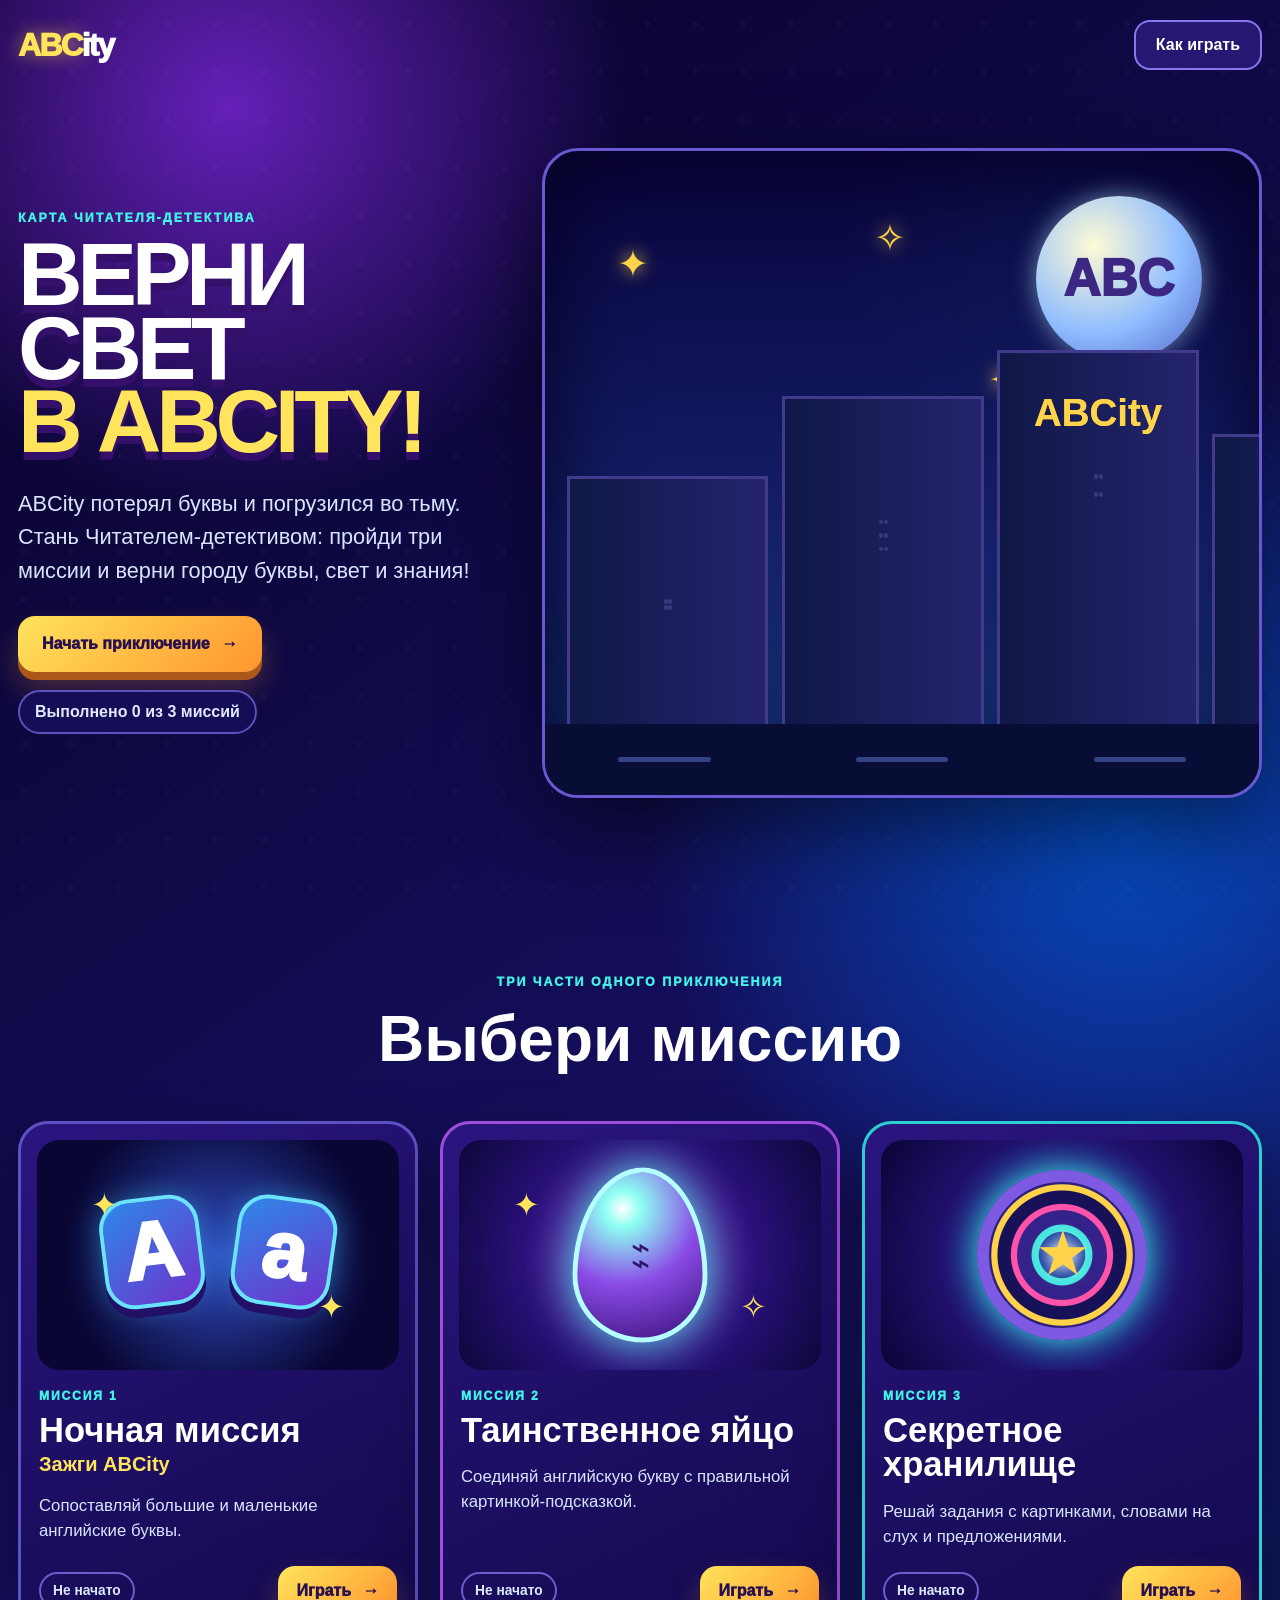
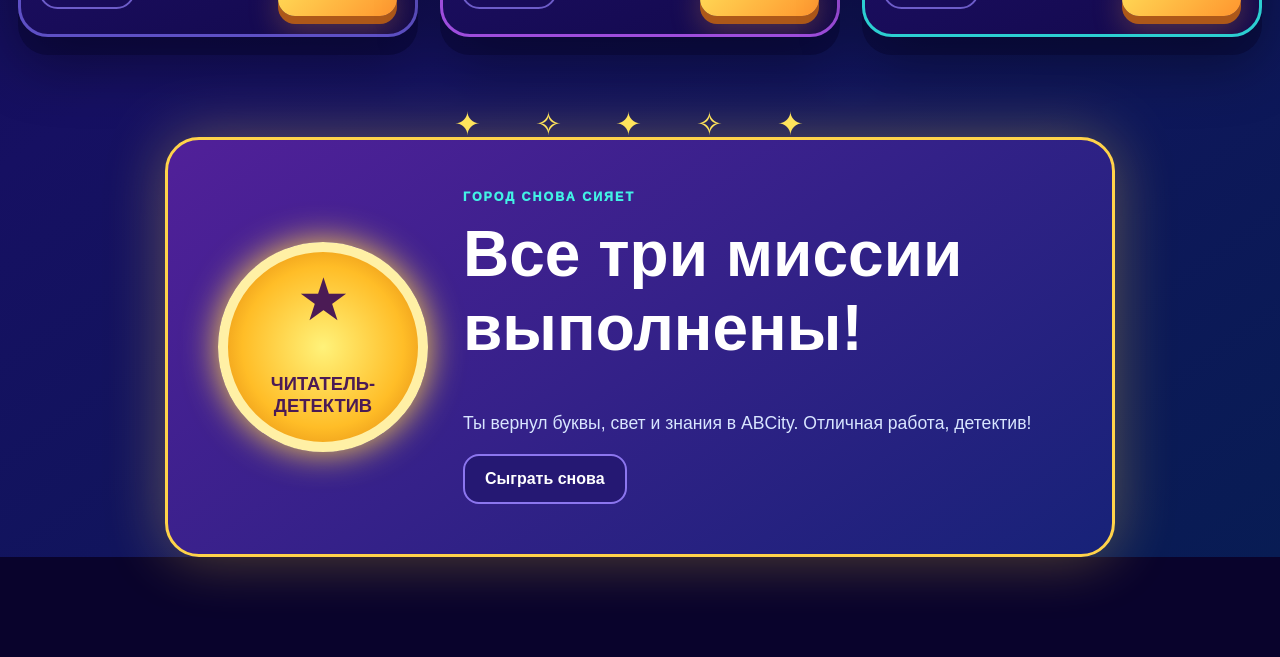
==== index.html @ dc4c175b "Add ABCity home page and shared navigation" ====
<!doctype html>
<html lang="ru">
<head>
  <meta charset="utf-8">
  <meta name="viewport" content="width=device-width,initial-scale=1">
  <meta name="theme-color" content="#10033f">
  <meta name="description" content="Три игровые миссии курса чтения ABCity.">
  <title>ABCity — карта приключений</title>
  <link rel="stylesheet" href="assets/styles.css">
</head>
<body>
  <a class="skip-link" href="#missions">К миссиям</a>
  <header class="topbar">
    <a class="brand" href="./" aria-label="ABCity, главная страница"><span>ABC</span>ity</a>
    <button class="nav-button" id="how-open" type="button" aria-haspopup="dialog">Как играть</button>
  </header>

  <main>
    <section class="hero" aria-labelledby="hero-title">
      <div class="hero-copy">
        <p class="eyebrow">КАРТА ЧИТАТЕЛЯ-ДЕТЕКТИВА</p>
        <h1 id="hero-title">Верни свет<br><span>в ABCity!</span></h1>
        <p class="story">ABCity потерял буквы и погрузился во тьму. Стань Читателем-детективом: пройди три миссии и верни городу буквы, свет и знания!</p>
        <div class="hero-actions">
          <a class="primary" id="start-link" href="games/night-rescue/">Начать приключение <span aria-hidden="true">→</span></a>
          <p class="summary" id="summary" aria-live="polite">Выполнено 0 из 3 миссий</p>
        </div>
      </div>
      <div class="city-wrap" id="city" aria-label="Ночной ABCity ждёт возвращения света">
        <div class="moon">ABC</div><i class="star s1">✦</i><i class="star s2">✧</i><i class="star s3">✦</i>
        <div class="skyline" aria-hidden="true">
          <div class="tower t1"><i></i><i></i><i></i><i></i></div><div class="tower t2"><i></i><i></i><i></i><i></i><i></i><i></i></div><div class="tower t3"><b>ABCity</b><i></i><i></i><i></i><i></i></div><div class="tower t4"><i></i><i></i><i></i><i></i><i></i><i></i></div><div class="tower t5"><i></i><i></i><i></i><i></i></div>
        </div>
        <div class="road"><span></span><span></span><span></span></div>
      </div>
    </section>

    <section class="missions" id="missions" aria-labelledby="missions-title">
      <div class="section-heading"><p class="eyebrow">ТРИ ЧАСТИ ОДНОГО ПРИКЛЮЧЕНИЯ</p><h2 id="missions-title">Выбери миссию</h2></div>
      <div class="mission-grid">
        <article class="mission-card night" data-game="nightRescue">
          <div class="card-art" aria-hidden="true"><span class="letter upper">A</span><span class="letter lower">a</span><i>✦</i><i>✦</i></div>
          <div class="card-number">МИССИЯ 1</div><h3>Ночная миссия</h3><h4>Зажги ABCity</h4>
          <p>Сопоставляй большие и маленькие английские буквы.</p>
          <div class="card-foot"><span class="status">Не начато</span><a href="games/night-rescue/">Играть <span aria-hidden="true">→</span></a></div>
        </article>
        <article class="mission-card egg" data-game="mysteryEgg">
          <div class="card-art" aria-hidden="true"><div class="magic-egg">⌁<br>⌁</div><i>✦</i><i>✧</i></div>
          <div class="card-number">МИССИЯ 2</div><h3>Таинственное яйцо</h3>
          <p>Соединяй английскую букву с правильной картинкой-подсказкой.</p>
          <div class="card-foot"><span class="status">Не начато</span><a href="games/mystery-egg/">Играть <span aria-hidden="true">→</span></a></div>
        </article>
        <article class="mission-card vault" data-game="secretVault">
          <div class="card-art" aria-hidden="true"><div class="vault-door"><b>★</b></div></div>
          <div class="card-number">МИССИЯ 3</div><h3>Секретное хранилище</h3>
          <p>Решай задания с картинками, словами на слух и предложениями.</p>
          <div class="card-foot"><span class="status">Не начато</span><a href="games/secret-vault/">Играть <span aria-hidden="true">→</span></a></div>
        </article>
      </div>
    </section>

    <section class="victory" id="victory" hidden aria-live="polite">
      <div class="badge"><span>★</span><b>ЧИТАТЕЛЬ-<br>ДЕТЕКТИВ</b></div>
      <div><p class="eyebrow">ГОРОД СНОВА СИЯЕТ</p><h2>Все три миссии выполнены!</h2><p>Ты вернул буквы, свет и знания в ABCity. Отличная работа, детектив!</p><button class="secondary" id="replay" type="button">Сыграть снова</button></div>
    </section>
  </main>

  <dialog id="how-dialog" aria-labelledby="how-title">
    <button class="dialog-close" id="how-close" type="button" aria-label="Закрыть">×</button>
    <p class="eyebrow">ПАМЯТКА ДЕТЕКТИВА</p><h2 id="how-title">Как играть</h2>
    <ol><li><b>1</b><span>Выбери миссию.</span></li><li><b>2</b><span>Прочитай инструкцию на русском.</span></li><li><b>3</b><span>Пройди все уровни.</span></li><li><b>4</b><span>Вернись на карту ABCity.</span></li><li><b>5</b><span>Выполни три миссии и зажги весь город!</span></li></ol>
    <button class="primary dialog-ready" id="how-ready" type="button">Всё понятно!</button>
  </dialog>
  <script type="module" src="assets/home.js"></script>
</body>
</html>
---- assets/styles.css ----
:root{--night:#09032c;--panel:#17105d;--blue:#2478ff;--purple:#7c3cff;--cyan:#42f2e5;--pink:#ff4fa3;--yellow:#ffe45c;--orange:#ff952e;--gold:#ffd34a;--white:#fff;--muted:#d8e5ff;font-family:"Arial Rounded MT Bold","Trebuchet MS",Arial,sans-serif;color:#fff;background:var(--night);color-scheme:dark}*{box-sizing:border-box}html{scroll-behavior:smooth}body{margin:0;min-width:320px;min-height:100vh;background:radial-gradient(circle at 18% 5%,#6520b8 0,transparent 25rem),radial-gradient(circle at 88% 38%,#054cc0 0,transparent 30rem),linear-gradient(145deg,#080228,#161062 58%,#081c54);overflow-x:hidden}body:before{content:"";position:fixed;inset:0;pointer-events:none;background-image:radial-gradient(#fff 1px,transparent 1px);background-size:48px 48px;opacity:.12}a{color:inherit}button,a{font:inherit}.skip-link{position:fixed;z-index:100;left:12px;top:8px;padding:12px 18px;border-radius:12px;background:var(--yellow);color:#27104f;transform:translateY(-150%)}.skip-link:focus{transform:none}.topbar{position:relative;z-index:10;display:flex;align-items:center;justify-content:space-between;width:min(1480px,calc(100% - 36px));margin:auto;padding:20px 0}.brand{text-decoration:none;font-size:clamp(1.4rem,3vw,2rem);font-weight:1000;letter-spacing:-.06em}.brand span{color:var(--yellow);text-shadow:0 0 18px #ffd84d88}.nav-button,.secondary{min-height:50px;padding:11px 20px;border:2px solid #8c76ef;border-radius:16px;background:#251873;color:#fff;font-weight:900;cursor:pointer}.hero{position:relative;z-index:1;display:grid;grid-template-columns:minmax(280px,.78fr) minmax(380px,1.22fr);align-items:center;gap:clamp(24px,5vw,75px);width:min(1480px,calc(100% - 36px));min-height:calc(100svh - 95px);margin:auto;padding:30px 0 70px}.eyebrow{margin:0 0 13px;color:var(--cyan);font-size:.78rem;font-weight:1000;letter-spacing:.16em}.hero h1{margin:0;font-size:clamp(3.4rem,7vw,7.4rem);line-height:.82;letter-spacing:-.06em;text-transform:uppercase;text-shadow:0 8px 0 #34106b}.hero h1 span{color:var(--yellow)}.story{max-width:650px;margin:28px 0;color:var(--muted);font-size:clamp(1.08rem,1.7vw,1.42rem);line-height:1.55}.hero-actions{display:flex;align-items:center;flex-wrap:wrap;gap:18px}.primary,.mission-card a{display:inline-flex;align-items:center;justify-content:center;gap:12px;min-height:56px;padding:14px 24px;border:0;border-radius:17px;background:linear-gradient(135deg,var(--yellow),var(--orange));box-shadow:0 8px 0 #ad5819,0 16px 30px #ff9d3844;color:#29104e;text-decoration:none;font-weight:1000;cursor:pointer}.summary{margin:0;padding:11px 15px;border:2px solid #5d52bd;border-radius:999px;background:#160d57;color:#dfeaff;font-weight:800}.city-wrap{--light:0;position:relative;height:min(69vw,650px);min-height:420px;border:3px solid #6859d2;border-radius:36px;background:radial-gradient(circle at 72% 12%,rgba(78,233,255,calc(.03 + var(--light)*.09)),transparent 30%),linear-gradient(#09043d,#15216b 63%,#102c64);box-shadow:inset 0 0 90px #050220,0 30px 90px #0008,0 0 calc(var(--light)*28px) #48ecdc88;overflow:hidden}.moon{position:absolute;right:8%;top:7%;display:grid;place-items:center;width:clamp(90px,13vw,170px);aspect-ratio:1;border-radius:50%;background:radial-gradient(circle at 35% 30%,#fffbd5,#8fbdff 55%,#5261c7);box-shadow:0 0 calc(25px + var(--light)*18px) #bdeeff88;color:#3c2883;font-size:clamp(1.6rem,4vw,3.4rem);font-weight:1000}.star{position:absolute;color:var(--gold);font-style:normal;font-size:clamp(1.4rem,3vw,2.8rem);text-shadow:0 0 18px currentColor}.s1{left:10%;top:14%}.s2{left:46%;top:10%}.s3{left:62%;top:32%}.skyline{position:absolute;inset:auto 3% 10%;height:59%;display:flex;align-items:end;gap:2%}.tower{flex:1;display:grid;grid-template-columns:repeat(2,1fr);gap:10%;align-content:start;height:67%;padding:18% 14%;border:3px solid #413a8d;border-bottom:0;background:linear-gradient(90deg,#101847,#24246d)}.tower:nth-child(2){height:88%}.tower:nth-child(3){position:relative;height:100%}.tower:nth-child(4){height:78%}.tower i{aspect-ratio:1/1.15;border:2px solid #3a397e;border-radius:3px;background:#080a30}.tower b{position:absolute;left:50%;top:10%;transform:translateX(-50%);color:var(--gold);font-size:clamp(1rem,3vw,2.8rem);text-shadow:0 0 calc(var(--light)*12px) var(--gold)}body[data-completed="1"] .tower:nth-child(-n+2) i,body[data-completed="2"] .tower:nth-child(-n+4) i,body[data-completed="3"] .tower i{background:var(--yellow);border-color:#fff4a0;box-shadow:0 0 14px var(--yellow)}.road{position:absolute;inset:auto 0 0;height:11%;display:flex;align-items:center;justify-content:space-around;background:#080d35}.road span{width:13%;height:5px;border-radius:5px;background:#334485}body[data-completed="3"] .city-wrap{filter:brightness(1.28) saturate(1.25)}body[data-completed="3"] .road span{background:var(--cyan);box-shadow:0 0 12px var(--cyan)}.missions{position:relative;z-index:1;width:min(1480px,calc(100% - 36px));margin:auto;padding:80px 0}.section-heading{text-align:center}.section-heading h2,.victory h2,dialog h2{margin:.1em 0 .7em;font-size:clamp(2.3rem,5vw,4.7rem)}.mission-grid{display:grid;grid-template-columns:repeat(3,1fr);gap:22px}.mission-card{display:flex;flex-direction:column;min-width:0;padding:18px;border:3px solid #5e50c5;border-radius:30px;background:linear-gradient(155deg,#2a157f,#12094c);box-shadow:0 18px 0 #07032a66,0 26px 60px #0006;overflow:hidden}.mission-card:nth-child(2){border-color:#9e4ddc}.mission-card:nth-child(3){border-color:#2ccfd1}.card-art{position:relative;height:230px;margin:-2px -2px 19px;border-radius:22px;background:radial-gradient(circle at 50% 50%,#314bc0,#090633 72%);overflow:hidden}.card-art>i{position:absolute;color:var(--yellow);font-size:2rem;font-style:normal}.card-art>i:first-of-type{left:15%;top:20%}.card-art>i:last-of-type{right:15%;bottom:19%}.letter{position:absolute;display:grid;place-items:center;width:100px;height:110px;border:4px solid #6be3ff;border-radius:30px;background:linear-gradient(145deg,#2d88e8,#6f32cd);font-size:5rem;font-weight:1000;box-shadow:0 9px 0 #211066,0 0 28px #3ddaff66}.upper{left:18%;top:25%;transform:rotate(-7deg)}.lower{right:18%;top:25%;transform:rotate(8deg)}.egg .card-art{background:radial-gradient(circle,#9026c9,#291078 55%,#0c0739)}.magic-egg{position:absolute;left:50%;top:50%;display:grid;place-items:center;width:135px;height:175px;transform:translate(-50%,-50%);border:5px solid #b4ffff;border-radius:52% 48% 48% 52%/62% 62% 38% 38%;background:radial-gradient(circle at 36% 22%,#fff,#8dfff2 12%,#8a4be7 50%,#391075);box-shadow:0 0 45px #50f3e8;color:#2f146c;font-size:2rem;line-height:.5;text-align:center}.vault .card-art{display:grid;place-items:center;background:radial-gradient(circle,#124ec2,#21106b 58%,#090436)}.vault-door{display:grid;place-items:center;width:170px;aspect-ratio:1;border:12px solid #7e59e1;border-radius:50%;background:radial-gradient(circle,#143b9c 0 22%,#42e6df 23% 29%,#342189 30% 43%,#ff53aa 44% 49%,#171158 50% 62%,#ffd24a 63% 68%,#2c207e 69%);box-shadow:0 0 34px #44eee1}.vault-door b{color:var(--gold);font-size:3.3rem;text-shadow:0 0 15px #fff}.card-number{color:var(--cyan);font-size:.76rem;font-weight:1000;letter-spacing:.15em}.mission-card h3{margin:10px 0 0;font-size:clamp(1.65rem,2.7vw,2.35rem);line-height:1}.mission-card h4{margin:6px 0 0;color:var(--yellow);font-size:1.25rem}.mission-card>p{flex:1;color:var(--muted);font-size:1.05rem;line-height:1.5}.card-foot{display:flex;align-items:center;justify-content:space-between;gap:12px}.status{padding:9px 12px;border:2px solid #6d5cc9;border-radius:999px;color:#dce8ff;font-size:.86rem;font-weight:900}.mission-card[data-state="completed"]{border-color:var(--gold);box-shadow:0 0 35px #ffd34a44}.mission-card[data-state="completed"] .status{border-color:#55ec9b;background:#136347;color:#fff}.mission-card[data-state="in-progress"] .status{border-color:var(--cyan);color:var(--cyan)}.mission-card a{min-height:50px;padding:11px 18px}.victory{position:relative;z-index:1;display:grid;grid-template-columns:auto 1fr;align-items:center;gap:35px;width:min(950px,calc(100% - 36px));margin:20px auto 100px;padding:clamp(24px,5vw,50px);border:3px solid var(--gold);border-radius:34px;background:linear-gradient(145deg,#512099,#172278);box-shadow:0 0 60px #ffd34a55}.victory:before{content:"✦  ✧  ✦  ✧  ✦";position:absolute;inset:-35px 0 auto;text-align:center;color:var(--yellow);font-size:2rem;letter-spacing:.7em;animation:sparkle 1.8s infinite}.badge{display:grid;place-items:center;width:210px;aspect-ratio:1;border:10px solid #fff0a5;border-radius:50%;background:radial-gradient(circle,#fff27a,#ffbd27 60%,#d97b0d);box-shadow:0 0 35px var(--gold);color:#4b1b55;text-align:center}.badge span{font-size:3.7rem;line-height:.8}.badge b{font-size:1.15rem}.victory p:not(.eyebrow){color:var(--muted);font-size:1.1rem;line-height:1.5}dialog{width:min(600px,calc(100% - 30px));padding:clamp(24px,5vw,48px);border:3px solid #806be3;border-radius:30px;background:linear-gradient(145deg,#321286,#13084d);box-shadow:0 25px 80px #000b;color:#fff}dialog::backdrop{background:#05021dcc;backdrop-filter:blur(6px)}.dialog-close{position:absolute;right:14px;top:10px;width:48px;height:48px;border:0;background:transparent;color:#fff;font-size:2.3rem;cursor:pointer}dialog ol{display:grid;gap:10px;padding:0;list-style:none}dialog li{display:flex;align-items:center;gap:14px;padding:12px;border-radius:15px;background:#140b50;color:var(--muted)}dialog li b{display:grid;place-items:center;min-width:36px;height:36px;border-radius:50%;background:var(--yellow);color:#321252}.dialog-ready{margin-top:12px}:focus-visible{outline:4px solid var(--cyan);outline-offset:4px}@keyframes sparkle{50%{opacity:.4;transform:translateY(-4px)}}@media(max-width:900px){.hero{grid-template-columns:1fr;padding-top:40px}.city-wrap{height:520px}.mission-grid{grid-template-columns:1fr 1fr}.mission-card:last-child{grid-column:1/-1}.victory{grid-template-columns:1fr;text-align:center}.badge{margin:auto}}@media(max-width:600px){.hero{width:min(100% - 24px,1480px)}.hero h1{font-size:clamp(3rem,16vw,5rem)}.city-wrap{height:420px;min-height:360px;border-radius:25px}.mission-grid{grid-template-columns:1fr}.mission-card:last-child{grid-column:auto}.missions{width:min(100% - 24px,1480px);padding-top:50px}.card-art{height:205px}.card-foot{align-items:stretch;flex-direction:column}.mission-card a{width:100%}.victory{width:calc(100% - 24px)}.badge{width:180px}.topbar{width:calc(100% - 24px)}}@media(prefers-reduced-motion:reduce){*,*:before,*:after{scroll-behavior:auto!important;animation-duration:.001ms!important;animation-iteration-count:1!important;transition:none!important}}
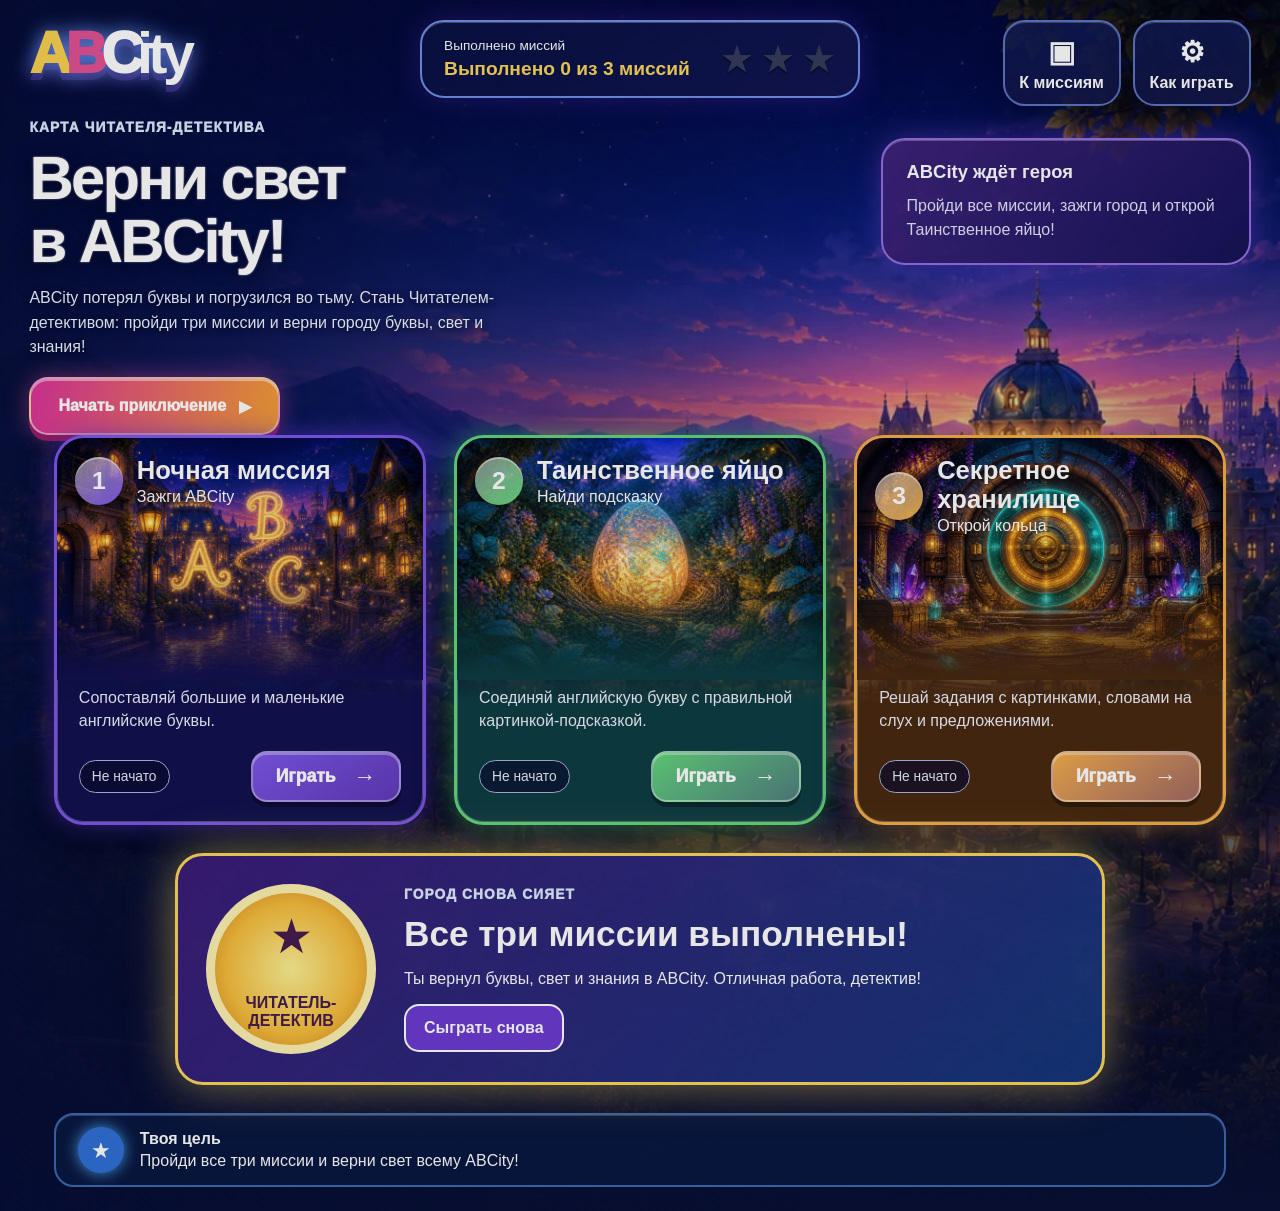
==== commit fd11833f: "Polish ABCity visuals and fix replay" ====
--- a/index.html
+++ b/index.html
@@ -3,74 +3,54 @@
 <head>
   <meta charset="utf-8">
   <meta name="viewport" content="width=device-width,initial-scale=1">
-  <meta name="theme-color" content="#10033f">
+  <meta name="theme-color" content="#071557">
   <meta name="description" content="Три игровые миссии курса чтения ABCity.">
   <title>ABCity — карта приключений</title>
-  <link rel="stylesheet" href="assets/styles.css">
+  <link rel="stylesheet" href="/assets/styles.css">
+  <link rel="stylesheet" href="/assets/home-progress.css">
 </head>
 <body>
   <a class="skip-link" href="#missions">К миссиям</a>
-  <header class="topbar">
-    <a class="brand" href="./" aria-label="ABCity, главная страница"><span>ABC</span>ity</a>
-    <button class="nav-button" id="how-open" type="button" aria-haspopup="dialog">Как играть</button>
-  </header>
+  <main class="world" id="city" aria-label="Ночной ABCity ждёт возвращения света">
+    <header class="topbar">
+      <a class="brand" href="./" aria-label="ABCity, главная страница"><span>A</span><span>B</span><span>C</span><b>ity</b></a>
+      <div class="progress-hud"><div><small>Выполнено миссий</small><strong id="summary" aria-live="polite">Выполнено 0 из 3 миссий</strong></div><div class="hud-stars" aria-hidden="true"><i>★</i><i>★</i><i>★</i></div></div>
+      <nav aria-label="Навигация"><a href="#missions"><span aria-hidden="true">▣</span>К миссиям</a><button id="how-open" type="button" aria-haspopup="dialog"><span aria-hidden="true">⚙</span>Как играть</button></nav>
+    </header>
 
-  <main>
     <section class="hero" aria-labelledby="hero-title">
       <div class="hero-copy">
-        <p class="eyebrow">КАРТА ЧИТАТЕЛЯ-ДЕТЕКТИВА</p>
-        <h1 id="hero-title">Верни свет<br><span>в ABCity!</span></h1>
-        <p class="story">ABCity потерял буквы и погрузился во тьму. Стань Читателем-детективом: пройди три миссии и верни городу буквы, свет и знания!</p>
-        <div class="hero-actions">
-          <a class="primary" id="start-link" href="games/night-rescue/">Начать приключение <span aria-hidden="true">→</span></a>
-          <p class="summary" id="summary" aria-live="polite">Выполнено 0 из 3 миссий</p>
-        </div>
+        <p class="eyebrow">Карта Читателя-детектива</p>
+        <h1 id="hero-title">Верни свет<br>в ABCity!</h1>
+        <p>ABCity потерял буквы и погрузился во тьму. Стань Читателем-детективом: пройди три миссии и верни городу буквы, свет и знания!</p>
+        <a class="primary" id="start-link" href="games/night-rescue/">Начать приключение <span aria-hidden="true">▶</span></a>
       </div>
-      <div class="city-wrap" id="city" aria-label="Ночной ABCity ждёт возвращения света">
-        <div class="moon">ABC</div><i class="star s1">✦</i><i class="star s2">✧</i><i class="star s3">✦</i>
-        <div class="skyline" aria-hidden="true">
-          <div class="tower t1"><i></i><i></i><i></i><i></i></div><div class="tower t2"><i></i><i></i><i></i><i></i><i></i><i></i></div><div class="tower t3"><b>ABCity</b><i></i><i></i><i></i><i></i></div><div class="tower t4"><i></i><i></i><i></i><i></i><i></i><i></i></div><div class="tower t5"><i></i><i></i><i></i><i></i></div>
-        </div>
-        <div class="road"><span></span><span></span><span></span></div>
-      </div>
+      <aside class="hero-note"><strong>ABCity ждёт героя</strong><p>Пройди все миссии, зажги город и открой Таинственное яйцо!</p></aside>
     </section>
 
-    <section class="missions" id="missions" aria-labelledby="missions-title">
-      <div class="section-heading"><p class="eyebrow">ТРИ ЧАСТИ ОДНОГО ПРИКЛЮЧЕНИЯ</p><h2 id="missions-title">Выбери миссию</h2></div>
-      <div class="mission-grid">
-        <article class="mission-card night" data-game="nightRescue">
-          <div class="card-art" aria-hidden="true"><span class="letter upper">A</span><span class="letter lower">a</span><i>✦</i><i>✦</i></div>
-          <div class="card-number">МИССИЯ 1</div><h3>Ночная миссия</h3><h4>Зажги ABCity</h4>
-          <p>Сопоставляй большие и маленькие английские буквы.</p>
-          <div class="card-foot"><span class="status">Не начато</span><a href="games/night-rescue/">Играть <span aria-hidden="true">→</span></a></div>
-        </article>
-        <article class="mission-card egg" data-game="mysteryEgg">
-          <div class="card-art" aria-hidden="true"><div class="magic-egg">⌁<br>⌁</div><i>✦</i><i>✧</i></div>
-          <div class="card-number">МИССИЯ 2</div><h3>Таинственное яйцо</h3>
-          <p>Соединяй английскую букву с правильной картинкой-подсказкой.</p>
-          <div class="card-foot"><span class="status">Не начато</span><a href="games/mystery-egg/">Играть <span aria-hidden="true">→</span></a></div>
-        </article>
-        <article class="mission-card vault" data-game="secretVault">
-          <div class="card-art" aria-hidden="true"><div class="vault-door"><b>★</b></div></div>
-          <div class="card-number">МИССИЯ 3</div><h3>Секретное хранилище</h3>
-          <p>Решай задания с картинками, словами на слух и предложениями.</p>
-          <div class="card-foot"><span class="status">Не начато</span><a href="games/secret-vault/">Играть <span aria-hidden="true">→</span></a></div>
-        </article>
-      </div>
+    <section class="missions" id="missions" aria-label="Миссии ABCity">
+      <article class="mission-card night" data-game="nightRescue">
+        <div class="mission-art" role="img" aria-label="Ночная улица ABCity со светящимися буквами"></div>
+        <div class="mission-heading"><b>1</b><div><h2>Ночная миссия</h2><p>Зажги ABCity</p></div></div>
+        <div class="mission-body"><p>Сопоставляй большие и маленькие английские буквы.</p><div><span class="status">Не начато</span><a href="/games/night-rescue/">Играть <b aria-hidden="true">→</b></a></div></div>
+      </article>
+      <article class="mission-card egg" data-game="mysteryEgg">
+        <div class="mission-art" role="img" aria-label="Светящееся таинственное яйцо в волшебном саду"></div>
+        <div class="mission-heading"><b>2</b><div><h2>Таинственное яйцо</h2><p>Найди подсказку</p></div></div>
+        <div class="mission-body"><p>Соединяй английскую букву с правильной картинкой-подсказкой.</p><div><span class="status">Не начато</span><a href="/games/mystery-egg/">Играть <b aria-hidden="true">→</b></a></div></div>
+      </article>
+      <article class="mission-card vault" data-game="secretVault">
+        <div class="mission-art" role="img" aria-label="Магическое хранилище с золотыми кольцами"></div>
+        <div class="mission-heading"><b>3</b><div><h2>Секретное хранилище</h2><p>Открой кольца</p></div></div>
+        <div class="mission-body"><p>Решай задания с картинками, словами на слух и предложениями.</p><div><span class="status">Не начато</span><a href="/games/secret-vault/">Играть <b aria-hidden="true">→</b></a></div></div>
+      </article>
     </section>
 
-    <section class="victory" id="victory" hidden aria-live="polite">
-      <div class="badge"><span>★</span><b>ЧИТАТЕЛЬ-<br>ДЕТЕКТИВ</b></div>
-      <div><p class="eyebrow">ГОРОД СНОВА СИЯЕТ</p><h2>Все три миссии выполнены!</h2><p>Ты вернул буквы, свет и знания в ABCity. Отличная работа, детектив!</p><button class="secondary" id="replay" type="button">Сыграть снова</button></div>
-    </section>
+    <section class="victory" id="victory" hidden aria-live="polite"><div class="badge"><span>★</span><b>ЧИТАТЕЛЬ-<br>ДЕТЕКТИВ</b></div><div><p class="eyebrow">Город снова сияет</p><h2>Все три миссии выполнены!</h2><p>Ты вернул буквы, свет и знания в ABCity. Отличная работа, детектив!</p><button id="replay" type="button">Сыграть снова</button></div></section>
+    <footer><span aria-hidden="true">★</span><p><strong>Твоя цель</strong>Пройди все три миссии и верни свет всему ABCity!</p></footer>
   </main>
 
-  <dialog id="how-dialog" aria-labelledby="how-title">
-    <button class="dialog-close" id="how-close" type="button" aria-label="Закрыть">×</button>
-    <p class="eyebrow">ПАМЯТКА ДЕТЕКТИВА</p><h2 id="how-title">Как играть</h2>
-    <ol><li><b>1</b><span>Выбери миссию.</span></li><li><b>2</b><span>Прочитай инструкцию на русском.</span></li><li><b>3</b><span>Пройди все уровни.</span></li><li><b>4</b><span>Вернись на карту ABCity.</span></li><li><b>5</b><span>Выполни три миссии и зажги весь город!</span></li></ol>
-    <button class="primary dialog-ready" id="how-ready" type="button">Всё понятно!</button>
-  </dialog>
+  <dialog id="how-dialog" aria-labelledby="how-title"><button class="dialog-close" id="how-close" type="button" aria-label="Закрыть">×</button><p class="eyebrow">Памятка детектива</p><h2 id="how-title">Как играть</h2><ol><li><b>1</b><span>Выбери миссию.</span></li><li><b>2</b><span>Прочитай инструкцию на русском.</span></li><li><b>3</b><span>Пройди все уровни.</span></li><li><b>4</b><span>Вернись на карту ABCity.</span></li><li><b>5</b><span>Выполни три миссии и зажги весь город!</span></li></ol><button class="primary dialog-ready" id="how-ready" type="button">Всё понятно!</button></dialog>
   <script type="module" src="assets/home.js"></script>
 </body>
 </html>
--- a/assets/styles.css
+++ b/assets/styles.css
@@ -1 +1 @@
-:root{--night:#09032c;--panel:#17105d;--blue:#2478ff;--purple:#7c3cff;--cyan:#42f2e5;--pink:#ff4fa3;--yellow:#ffe45c;--orange:#ff952e;--gold:#ffd34a;--white:#fff;--muted:#d8e5ff;font-family:"Arial Rounded MT Bold","Trebuchet MS",Arial,sans-serif;color:#fff;background:var(--night);color-scheme:dark}*{box-sizing:border-box}html{scroll-behavior:smooth}body{margin:0;min-width:320px;min-height:100vh;background:radial-gradient(circle at 18% 5%,#6520b8 0,transparent 25rem),radial-gradient(circle at 88% 38%,#054cc0 0,transparent 30rem),linear-gradient(145deg,#080228,#161062 58%,#081c54);overflow-x:hidden}body:before{content:"";position:fixed;inset:0;pointer-events:none;background-image:radial-gradient(#fff 1px,transparent 1px);background-size:48px 48px;opacity:.12}a{color:inherit}button,a{font:inherit}.skip-link{position:fixed;z-index:100;left:12px;top:8px;padding:12px 18px;border-radius:12px;background:var(--yellow);color:#27104f;transform:translateY(-150%)}.skip-link:focus{transform:none}.topbar{position:relative;z-index:10;display:flex;align-items:center;justify-content:space-between;width:min(1480px,calc(100% - 36px));margin:auto;padding:20px 0}.brand{text-decoration:none;font-size:clamp(1.4rem,3vw,2rem);font-weight:1000;letter-spacing:-.06em}.brand span{color:var(--yellow);text-shadow:0 0 18px #ffd84d88}.nav-button,.secondary{min-height:50px;padding:11px 20px;border:2px solid #8c76ef;border-radius:16px;background:#251873;color:#fff;font-weight:900;cursor:pointer}.hero{position:relative;z-index:1;display:grid;grid-template-columns:minmax(280px,.78fr) minmax(380px,1.22fr);align-items:center;gap:clamp(24px,5vw,75px);width:min(1480px,calc(100% - 36px));min-height:calc(100svh - 95px);margin:auto;padding:30px 0 70px}.eyebrow{margin:0 0 13px;color:var(--cyan);font-size:.78rem;font-weight:1000;letter-spacing:.16em}.hero h1{margin:0;font-size:clamp(3.4rem,7vw,7.4rem);line-height:.82;letter-spacing:-.06em;text-transform:uppercase;text-shadow:0 8px 0 #34106b}.hero h1 span{color:var(--yellow)}.story{max-width:650px;margin:28px 0;color:var(--muted);font-size:clamp(1.08rem,1.7vw,1.42rem);line-height:1.55}.hero-actions{display:flex;align-items:center;flex-wrap:wrap;gap:18px}.primary,.mission-card a{display:inline-flex;align-items:center;justify-content:center;gap:12px;min-height:56px;padding:14px 24px;border:0;border-radius:17px;background:linear-gradient(135deg,var(--yellow),var(--orange));box-shadow:0 8px 0 #ad5819,0 16px 30px #ff9d3844;color:#29104e;text-decoration:none;font-weight:1000;cursor:pointer}.summary{margin:0;padding:11px 15px;border:2px solid #5d52bd;border-radius:999px;background:#160d57;color:#dfeaff;font-weight:800}.city-wrap{--light:0;position:relative;height:min(69vw,650px);min-height:420px;border:3px solid #6859d2;border-radius:36px;background:radial-gradient(circle at 72% 12%,rgba(78,233,255,calc(.03 + var(--light)*.09)),transparent 30%),linear-gradient(#09043d,#15216b 63%,#102c64);box-shadow:inset 0 0 90px #050220,0 30px 90px #0008,0 0 calc(var(--light)*28px) #48ecdc88;overflow:hidden}.moon{position:absolute;right:8%;top:7%;display:grid;place-items:center;width:clamp(90px,13vw,170px);aspect-ratio:1;border-radius:50%;background:radial-gradient(circle at 35% 30%,#fffbd5,#8fbdff 55%,#5261c7);box-shadow:0 0 calc(25px + var(--light)*18px) #bdeeff88;color:#3c2883;font-size:clamp(1.6rem,4vw,3.4rem);font-weight:1000}.star{position:absolute;color:var(--gold);font-style:normal;font-size:clamp(1.4rem,3vw,2.8rem);text-shadow:0 0 18px currentColor}.s1{left:10%;top:14%}.s2{left:46%;top:10%}.s3{left:62%;top:32%}.skyline{position:absolute;inset:auto 3% 10%;height:59%;display:flex;align-items:end;gap:2%}.tower{flex:1;display:grid;grid-template-columns:repeat(2,1fr);gap:10%;align-content:start;height:67%;padding:18% 14%;border:3px solid #413a8d;border-bottom:0;background:linear-gradient(90deg,#101847,#24246d)}.tower:nth-child(2){height:88%}.tower:nth-child(3){position:relative;height:100%}.tower:nth-child(4){height:78%}.tower i{aspect-ratio:1/1.15;border:2px solid #3a397e;border-radius:3px;background:#080a30}.tower b{position:absolute;left:50%;top:10%;transform:translateX(-50%);color:var(--gold);font-size:clamp(1rem,3vw,2.8rem);text-shadow:0 0 calc(var(--light)*12px) var(--gold)}body[data-completed="1"] .tower:nth-child(-n+2) i,body[data-completed="2"] .tower:nth-child(-n+4) i,body[data-completed="3"] .tower i{background:var(--yellow);border-color:#fff4a0;box-shadow:0 0 14px var(--yellow)}.road{position:absolute;inset:auto 0 0;height:11%;display:flex;align-items:center;justify-content:space-around;background:#080d35}.road span{width:13%;height:5px;border-radius:5px;background:#334485}body[data-completed="3"] .city-wrap{filter:brightness(1.28) saturate(1.25)}body[data-completed="3"] .road span{background:var(--cyan);box-shadow:0 0 12px var(--cyan)}.missions{position:relative;z-index:1;width:min(1480px,calc(100% - 36px));margin:auto;padding:80px 0}.section-heading{text-align:center}.section-heading h2,.victory h2,dialog h2{margin:.1em 0 .7em;font-size:clamp(2.3rem,5vw,4.7rem)}.mission-grid{display:grid;grid-template-columns:repeat(3,1fr);gap:22px}.mission-card{display:flex;flex-direction:column;min-width:0;padding:18px;border:3px solid #5e50c5;border-radius:30px;background:linear-gradient(155deg,#2a157f,#12094c);box-shadow:0 18px 0 #07032a66,0 26px 60px #0006;overflow:hidden}.mission-card:nth-child(2){border-color:#9e4ddc}.mission-card:nth-child(3){border-color:#2ccfd1}.card-art{position:relative;height:230px;margin:-2px -2px 19px;border-radius:22px;background:radial-gradient(circle at 50% 50%,#314bc0,#090633 72%);overflow:hidden}.card-art>i{position:absolute;color:var(--yellow);font-size:2rem;font-style:normal}.card-art>i:first-of-type{left:15%;top:20%}.card-art>i:last-of-type{right:15%;bottom:19%}.letter{position:absolute;display:grid;place-items:center;width:100px;height:110px;border:4px solid #6be3ff;border-radius:30px;background:linear-gradient(145deg,#2d88e8,#6f32cd);font-size:5rem;font-weight:1000;box-shadow:0 9px 0 #211066,0 0 28px #3ddaff66}.upper{left:18%;top:25%;transform:rotate(-7deg)}.lower{right:18%;top:25%;transform:rotate(8deg)}.egg .card-art{background:radial-gradient(circle,#9026c9,#291078 55%,#0c0739)}.magic-egg{position:absolute;left:50%;top:50%;display:grid;place-items:center;width:135px;height:175px;transform:translate(-50%,-50%);border:5px solid #b4ffff;border-radius:52% 48% 48% 52%/62% 62% 38% 38%;background:radial-gradient(circle at 36% 22%,#fff,#8dfff2 12%,#8a4be7 50%,#391075);box-shadow:0 0 45px #50f3e8;color:#2f146c;font-size:2rem;line-height:.5;text-align:center}.vault .card-art{display:grid;place-items:center;background:radial-gradient(circle,#124ec2,#21106b 58%,#090436)}.vault-door{display:grid;place-items:center;width:170px;aspect-ratio:1;border:12px solid #7e59e1;border-radius:50%;background:radial-gradient(circle,#143b9c 0 22%,#42e6df 23% 29%,#342189 30% 43%,#ff53aa 44% 49%,#171158 50% 62%,#ffd24a 63% 68%,#2c207e 69%);box-shadow:0 0 34px #44eee1}.vault-door b{color:var(--gold);font-size:3.3rem;text-shadow:0 0 15px #fff}.card-number{color:var(--cyan);font-size:.76rem;font-weight:1000;letter-spacing:.15em}.mission-card h3{margin:10px 0 0;font-size:clamp(1.65rem,2.7vw,2.35rem);line-height:1}.mission-card h4{margin:6px 0 0;color:var(--yellow);font-size:1.25rem}.mission-card>p{flex:1;color:var(--muted);font-size:1.05rem;line-height:1.5}.card-foot{display:flex;align-items:center;justify-content:space-between;gap:12px}.status{padding:9px 12px;border:2px solid #6d5cc9;border-radius:999px;color:#dce8ff;font-size:.86rem;font-weight:900}.mission-card[data-state="completed"]{border-color:var(--gold);box-shadow:0 0 35px #ffd34a44}.mission-card[data-state="completed"] .status{border-color:#55ec9b;background:#136347;color:#fff}.mission-card[data-state="in-progress"] .status{border-color:var(--cyan);color:var(--cyan)}.mission-card a{min-height:50px;padding:11px 18px}.victory{position:relative;z-index:1;display:grid;grid-template-columns:auto 1fr;align-items:center;gap:35px;width:min(950px,calc(100% - 36px));margin:20px auto 100px;padding:clamp(24px,5vw,50px);border:3px solid var(--gold);border-radius:34px;background:linear-gradient(145deg,#512099,#172278);box-shadow:0 0 60px #ffd34a55}.victory:before{content:"✦  ✧  ✦  ✧  ✦";position:absolute;inset:-35px 0 auto;text-align:center;color:var(--yellow);font-size:2rem;letter-spacing:.7em;animation:sparkle 1.8s infinite}.badge{display:grid;place-items:center;width:210px;aspect-ratio:1;border:10px solid #fff0a5;border-radius:50%;background:radial-gradient(circle,#fff27a,#ffbd27 60%,#d97b0d);box-shadow:0 0 35px var(--gold);color:#4b1b55;text-align:center}.badge span{font-size:3.7rem;line-height:.8}.badge b{font-size:1.15rem}.victory p:not(.eyebrow){color:var(--muted);font-size:1.1rem;line-height:1.5}dialog{width:min(600px,calc(100% - 30px));padding:clamp(24px,5vw,48px);border:3px solid #806be3;border-radius:30px;background:linear-gradient(145deg,#321286,#13084d);box-shadow:0 25px 80px #000b;color:#fff}dialog::backdrop{background:#05021dcc;backdrop-filter:blur(6px)}.dialog-close{position:absolute;right:14px;top:10px;width:48px;height:48px;border:0;background:transparent;color:#fff;font-size:2.3rem;cursor:pointer}dialog ol{display:grid;gap:10px;padding:0;list-style:none}dialog li{display:flex;align-items:center;gap:14px;padding:12px;border-radius:15px;background:#140b50;color:var(--muted)}dialog li b{display:grid;place-items:center;min-width:36px;height:36px;border-radius:50%;background:var(--yellow);color:#321252}.dialog-ready{margin-top:12px}:focus-visible{outline:4px solid var(--cyan);outline-offset:4px}@keyframes sparkle{50%{opacity:.4;transform:translateY(-4px)}}@media(max-width:900px){.hero{grid-template-columns:1fr;padding-top:40px}.city-wrap{height:520px}.mission-grid{grid-template-columns:1fr 1fr}.mission-card:last-child{grid-column:1/-1}.victory{grid-template-columns:1fr;text-align:center}.badge{margin:auto}}@media(max-width:600px){.hero{width:min(100% - 24px,1480px)}.hero h1{font-size:clamp(3rem,16vw,5rem)}.city-wrap{height:420px;min-height:360px;border-radius:25px}.mission-grid{grid-template-columns:1fr}.mission-card:last-child{grid-column:auto}.missions{width:min(100% - 24px,1480px);padding-top:50px}.card-art{height:205px}.card-foot{align-items:stretch;flex-direction:column}.mission-card a{width:100%}.victory{width:calc(100% - 24px)}.badge{width:180px}.topbar{width:calc(100% - 24px)}}@media(prefers-reduced-motion:reduce){*,*:before,*:after{scroll-behavior:auto!important;animation-duration:.001ms!important;animation-iteration-count:1!important;transition:none!important}}
+:root{--navy:#07134c;--blue:#163ca1;--purple:#6c32e9;--cyan:#49efff;--pink:#f738a3;--gold:#ffd747;--white:#fff;font-family:"Arial Rounded MT Bold","Trebuchet MS",Arial,sans-serif;color:#fff;background:#07134c;color-scheme:dark}*{box-sizing:border-box}html{scroll-behavior:smooth}body{margin:0;min-width:320px;background:#07134c}button,a{font:inherit}.skip-link{position:fixed;z-index:100;left:12px;top:8px;padding:12px 18px;border-radius:14px;background:var(--gold);color:#27104f;transform:translateY(-150%)}.skip-link:focus{transform:none}.world{--light:0;position:relative;min-height:100svh;padding:20px clamp(18px,2.3vw,42px) 24px;background-image:linear-gradient(180deg,rgba(4,12,61,.08),rgba(3,11,55,.05) 45%,rgba(4,10,46,.76) 85%,#07113d),url("images/home/abcity-panorama.webp");background-size:cover;background-position:center top;isolation:isolate;overflow:hidden}.world:before{content:"";position:absolute;z-index:-1;inset:0;background:linear-gradient(90deg,rgba(4,13,62,.84) 0,rgba(4,13,62,.25) 36%,transparent 67%),radial-gradient(circle at 52% 40%,transparent 0 23%,rgba(4,9,50,calc(.23 - var(--light)*.05)) 75%);pointer-events:none}.topbar{display:grid;grid-template-columns:1fr auto 1fr;align-items:start;gap:24px}.brand{display:inline-flex;align-items:center;width:max-content;color:#fff;text-decoration:none;font-size:clamp(2.4rem,4.5vw,4.8rem);font-weight:1000;letter-spacing:-.1em;filter:drop-shadow(0 0 10px #5895ff) drop-shadow(0 7px 0 #372281)}.brand span:nth-child(1){color:#ffd13d}.brand span:nth-child(2){color:#f34b98}.brand span:nth-child(3){color:#fff}.brand b{letter-spacing:-.08em}.progress-hud{display:flex;align-items:center;gap:30px;min-width:370px;padding:15px 22px;border:2px solid #6d8ff2;border-radius:24px;background:linear-gradient(145deg,#07124dd9,#11155be8);box-shadow:inset 0 1px #fff4,0 0 28px #4822ba77}.progress-hud small,.progress-hud strong{display:block}.progress-hud small{font-size:.85rem}.progress-hud strong{margin-top:5px;color:var(--gold);font-size:1.2rem}.hud-stars{display:flex;gap:7px}.hud-stars i{color:#343b5f;font-size:2.35rem;font-style:normal;text-shadow:0 2px 0 #090e33}.topbar nav{display:flex;justify-content:flex-end;gap:12px}.topbar nav a,.topbar nav button{display:grid;place-items:center;min-width:118px;min-height:86px;padding:10px;border:2px solid #5974cf;border-radius:22px;background:linear-gradient(#0c195ed9,#111653e8);box-shadow:inset 0 1px #fff3,0 8px 22px #02072888;color:#fff;text-decoration:none;font-weight:900;cursor:pointer}.topbar nav span{display:block;font-size:1.8rem}.hero{display:grid;grid-template-columns:minmax(310px,520px) 1fr minmax(290px,370px);align-items:start;gap:32px;min-height:320px;padding-top:12px}.hero-copy{grid-column:1;padding-top:2px}.eyebrow{margin:0 0 12px;color:#dbe9ff;font-size:.86rem;font-weight:1000;letter-spacing:.08em;text-transform:uppercase}.hero h1{margin:0;font-size:clamp(3rem,4.8vw,5.35rem);line-height:1.02;letter-spacing:-.045em;text-shadow:0 5px 18px #02052d,0 0 2px #fff}.hero-copy>p:not(.eyebrow){max-width:510px;margin:14px 0 18px;color:#eef5ff;font-size:clamp(1rem,1.2vw,1.18rem);line-height:1.52;text-shadow:0 2px 7px #02062f}.primary{display:inline-flex;align-items:center;justify-content:center;gap:13px;min-height:58px;padding:13px 27px;border:2px solid #fff8;border-radius:19px;background:linear-gradient(100deg,#ef2ca5,#ff9c24);box-shadow:inset 0 2px #fff7,0 6px 0 #a91871,0 0 24px #ff4da977;color:#fff;text-decoration:none;font-weight:1000;cursor:pointer}.hero-note{grid-column:3;margin-top:20px;padding:21px 24px;border:2px solid #986df3;border-radius:24px;background:linear-gradient(135deg,#4a238ddc,#15115ee8);box-shadow:inset 0 1px #fff4,0 0 28px #9a4dff66}.hero-note strong{font-size:1.15rem}.hero-note p{margin:11px 0 0;color:#e6e5ff;line-height:1.5}.missions{display:grid;grid-template-columns:repeat(3,1fr);gap:clamp(18px,2.2vw,34px);width:min(1500px,96%);margin:0 auto 18px}.mission-card{position:relative;display:flex;min-width:0;min-height:390px;flex-direction:column;border:3px solid var(--accent);border-radius:30px;background:linear-gradient(180deg,transparent 0 51%,var(--panel) 69%);box-shadow:inset 0 0 0 1px #fff4,0 0 25px var(--glow),0 20px 35px #020620b8;overflow:hidden;transition:transform .2s ease,filter .2s ease}.mission-card:hover{transform:translateY(-7px);filter:brightness(1.09)}.mission-card.night{--accent:#8154ff;--glow:#6d36ff88;--panel:#111059}.mission-card.egg{--accent:#54dc72;--glow:#31e46b77;--panel:#073f46}.mission-card.vault{--accent:#ffad35;--glow:#ff9d2577;--panel:#4c280b}.mission-art{position:absolute;inset:0 0 37%;background-size:cover;background-position:center}.night .mission-art{background-image:linear-gradient(transparent 58%,#111059),url("images/home/mission-night.webp")}.egg .mission-art{background-image:linear-gradient(transparent 58%,#073f46),url("images/home/mission-egg.webp")}.vault .mission-art{background-image:linear-gradient(transparent 58%,#4c280b),url("images/home/mission-vault.webp")}.mission-heading{position:relative;z-index:2;display:flex;align-items:center;gap:14px;padding:18px}.mission-heading>b{display:grid;place-items:center;min-width:48px;height:48px;border-radius:50%;background:linear-gradient(145deg,#fff8,var(--accent));box-shadow:inset 0 2px #fff7,0 4px 10px #0006;font-size:1.55rem}.mission-heading h2{margin:0;font-size:clamp(1.3rem,2vw,1.85rem)}.mission-heading p{margin:3px 0 0}.mission-body{position:relative;z-index:2;display:flex;flex:1;flex-direction:column;justify-content:flex-end;padding:18px 22px 20px}.mission-body>p{min-height:50px;margin:0 0 15px;color:#f0f1ff;line-height:1.45}.mission-body>div{display:flex;align-items:center;justify-content:space-between;gap:12px}.status{padding:8px 12px;border:1px solid #a9b4e1;border-radius:99px;background:#080b32aa;color:#e9efff;font-size:.86rem}.mission-card a{display:inline-flex;align-items:center;gap:18px;min-width:150px;min-height:51px;justify-content:center;border:2px solid #fff6;border-radius:16px;background:linear-gradient(145deg,var(--accent),color-mix(in srgb,var(--accent),#401490 45%));box-shadow:inset 0 2px #fff5,0 5px 0 #0005;color:#fff;text-decoration:none;font-size:1.1rem;font-weight:1000}.mission-card a b{font-size:1.4rem}.victory{position:relative;display:grid;grid-template-columns:auto 1fr;align-items:center;gap:28px;width:min(930px,94%);margin:28px auto;padding:28px;border:3px solid var(--gold);border-radius:28px;background:linear-gradient(135deg,#431b8ee8,#103b8ee8);box-shadow:0 0 45px #ffd84f88}.badge{display:grid;place-items:center;width:170px;aspect-ratio:1;border:9px solid #fff3a7;border-radius:50%;background:radial-gradient(circle,#fff287,#ffbd27 60%,#d97b0d);color:#4b1b55;text-align:center}.badge span{font-size:3rem}.victory h2{margin:5px 0;font-size:2.2rem}.victory button{min-height:48px;padding:10px 18px;border:2px solid #fff;border-radius:15px;background:#7038e6;color:#fff;font-weight:900}footer{display:flex;align-items:center;gap:16px;width:min(1500px,96%);margin:auto;padding:12px 22px;border:2px solid #3869bd;border-radius:20px;background:#07194bd9;box-shadow:inset 0 1px #fff3}footer>span{display:grid;place-items:center;width:46px;height:46px;border-radius:50%;background:#2671e8;box-shadow:0 0 15px #42a8ff;color:#fff;font-size:1.4rem}footer p{margin:0}footer strong{display:block;margin-bottom:4px}dialog{width:min(600px,calc(100% - 30px));padding:36px;border:3px solid #806be3;border-radius:28px;background:linear-gradient(145deg,#321286,#13084d);box-shadow:0 25px 80px #000b;color:#fff}dialog::backdrop{background:#05021dcc;backdrop-filter:blur(6px)}.dialog-close{position:absolute;right:14px;top:10px;width:46px;height:46px;border:0;background:transparent;color:#fff;font-size:2rem}dialog h2{font-size:2.7rem;margin:5px 0}dialog ol{display:grid;gap:8px;padding:0;list-style:none}dialog li{display:flex;align-items:center;gap:12px;padding:10px;border-radius:13px;background:#140b50}dialog li b{display:grid;place-items:center;min-width:32px;height:32px;border-radius:50%;background:var(--gold);color:#321252}.dialog-ready{margin-top:12px}:focus-visible{outline:4px solid var(--cyan);outline-offset:4px}@media(max-width:1050px){.topbar{grid-template-columns:1fr auto}.progress-hud{grid-row:2;grid-column:1/-1;justify-self:center}.hero{grid-template-columns:minmax(290px,520px) 1fr}.hero-note{grid-column:2}.missions{grid-template-columns:1fr 1fr}.mission-card:last-child{grid-column:1/-1}}@media(max-width:700px){.world{padding:12px;background-position:58% top}.topbar{grid-template-columns:1fr}.brand{justify-self:center}.topbar nav{justify-content:center}.topbar nav a,.topbar nav button{min-width:110px;min-height:72px}.progress-hud{min-width:0;width:100%;gap:12px;justify-content:space-between}.hero{grid-template-columns:1fr;min-height:470px;padding-top:25px}.hero-copy{text-align:center}.hero-note{display:none}.missions{grid-template-columns:1fr;width:100%;margin-top:20px}.mission-card:last-child{grid-column:auto}.mission-card{min-height:405px}footer{width:100%}.victory{grid-template-columns:1fr;text-align:center}.badge{margin:auto}}@media(prefers-reduced-motion:reduce){*,*:before,*:after{scroll-behavior:auto!important;transition:none!important;animation:none!important}}
--- a/assets/home-progress.css
+++ b/assets/home-progress.css
@@ -0,0 +1 @@
+.world{filter:saturate(.86) brightness(.9);transition:filter .7s ease}.hud-stars i{transition:color .4s ease,text-shadow .4s ease,transform .4s ease}body[data-completed="1"] .hud-stars i:first-child,body[data-completed="2"] .hud-stars i:nth-child(-n+2),body[data-completed="3"] .hud-stars i{color:#ffd842;text-shadow:0 0 13px #ffd842;transform:scale(1.05)}body[data-completed="1"] .world{filter:saturate(.96) brightness(.96)}body[data-completed="2"] .world{filter:saturate(1.06) brightness(1.02)}body[data-completed="3"] .world{filter:saturate(1.16) brightness(1.06)}body[data-completed="3"] .world:after{content:"✦  ✧  ★  ✦  ✧  ★";position:absolute;z-index:20;inset:115px 0 auto;text-align:center;color:#fff27b;font-size:clamp(1.2rem,3vw,2.4rem);letter-spacing:.65em;text-shadow:0 0 14px #fff;pointer-events:none;animation:celebrate 1.5s ease-in-out infinite}.mission-card[data-state="completed"]{box-shadow:inset 0 0 0 1px #fff5,0 0 0 4px #ffd849,0 0 34px #ffd849aa,0 20px 35px #020620b8}.mission-card[data-state="completed"] .status{border-color:#5bf098;background:#0a6c49;color:#fff}.mission-card[data-state="in-progress"] .status{border-color:#58eaff;background:#075a7c;color:#fff}@keyframes celebrate{50%{opacity:.45;transform:translateY(-5px)}}@media(prefers-reduced-motion:reduce){.world{transition:none}body[data-completed="3"] .world:after{animation:none}}
